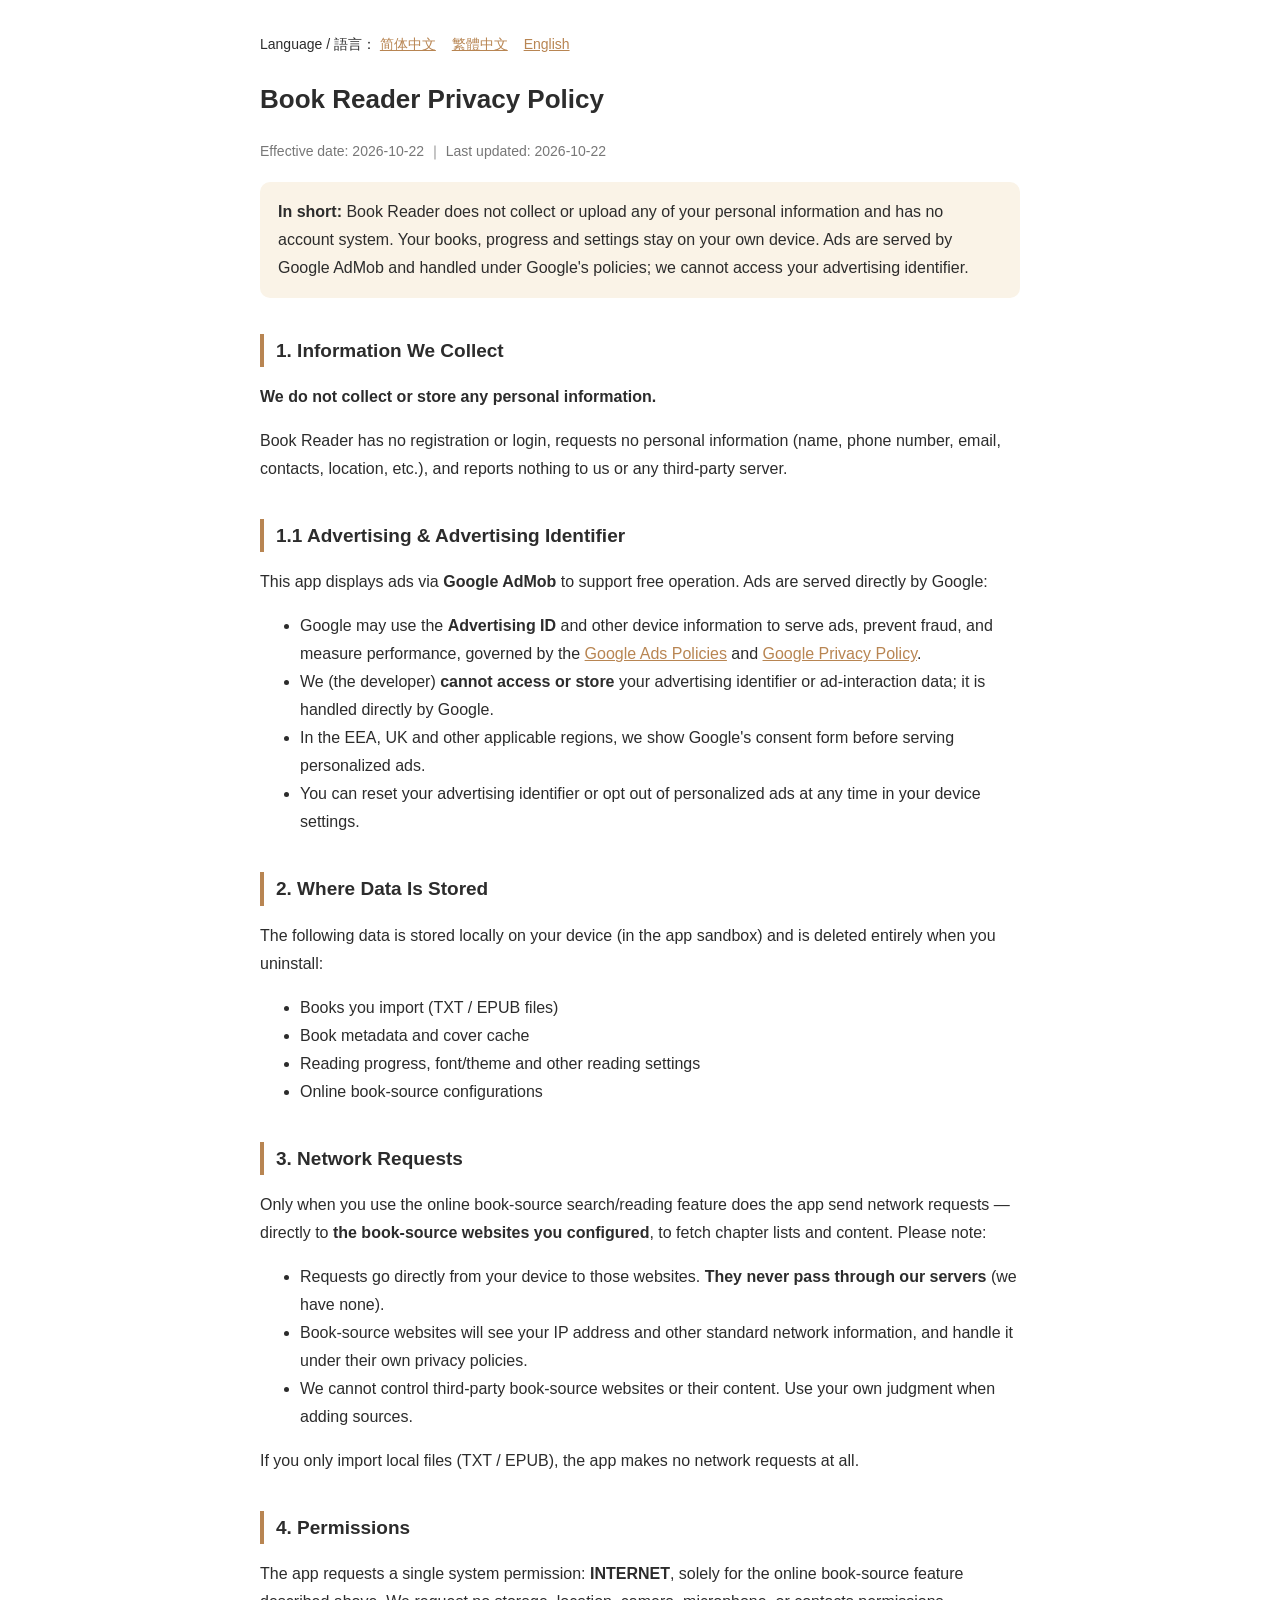
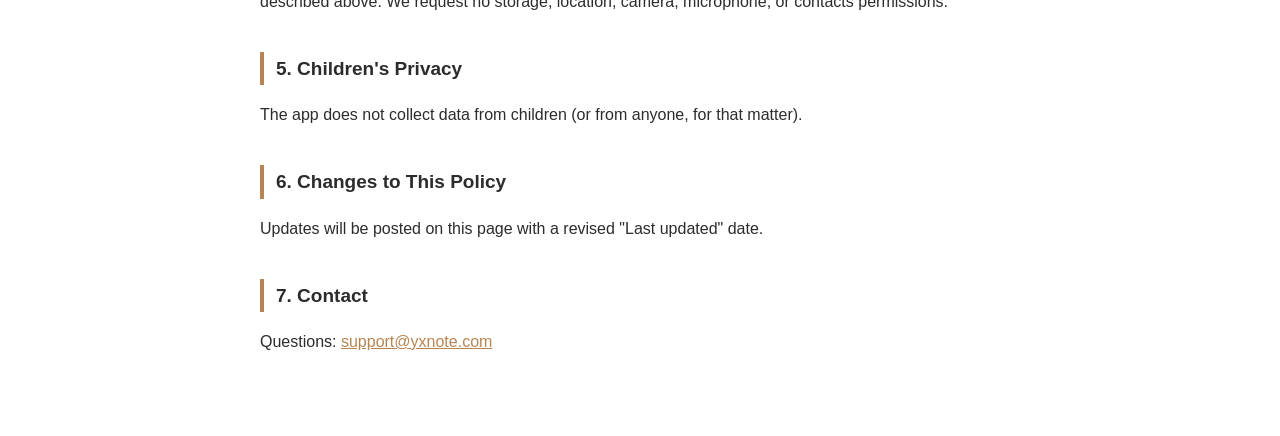
==== privacy-policy-en.html @ 9dddb1a5 "privacy" ====
<!DOCTYPE html>
<html lang="en">
<head>
<meta charset="UTF-8" />
<meta name="viewport" content="width=device-width, initial-scale=1.0" />
<title>Book Reader Privacy Policy</title>
<style>
  body { max-width: 760px; margin: 0 auto; padding: 32px 20px 64px; font-family: -apple-system, "Helvetica Neue", Arial, sans-serif; color: #2c2c2c; line-height: 1.75; }
  h1 { font-size: 26px; }
  h2 { font-size: 19px; margin-top: 36px; border-left: 4px solid #b88552; padding-left: 12px; }
  .meta { color: #777; font-size: 14px; }
  .card { background: #faf3e7; border-radius: 10px; padding: 16px 18px; margin: 18px 0; }
  .lang { margin-bottom: 20px; font-size: 14px; }
  .lang a { color: #b88552; margin-right: 12px; }
  a { color: #b88552; }
</style>
</head>
<body>

<div class="lang">
  Language / 語言：
  <a href="privacy-policy-zh.html">简体中文</a>
  <a href="privacy-policy-zh-hant.html">繁體中文</a>
  <a href="privacy-policy-en.html">English</a>
</div>

<h1>Book Reader Privacy Policy</h1>
<p class="meta">Effective date: 2026-10-22 ｜ Last updated: 2026-10-22</p>

<div class="card">
  <strong>In short:</strong> Book Reader does not collect or upload any of your personal information and has no account system. Your books, progress and settings stay on your own device. Ads are served by Google AdMob and handled under Google's policies; we cannot access your advertising identifier.
</div>

<h2>1. Information We Collect</h2>
<p><strong>We do not collect or store any personal information.</strong></p>
<p>Book Reader has no registration or login, requests no personal information (name, phone number, email, contacts, location, etc.), and reports nothing to us or any third-party server.</p>

<h2>1.1 Advertising &amp; Advertising Identifier</h2>
<p>This app displays ads via <strong>Google AdMob</strong> to support free operation. Ads are served directly by Google:</p>
<ul>
  <li>Google may use the <strong>Advertising ID</strong> and other device information to serve ads, prevent fraud, and measure performance, governed by the <a href="https://policies.google.com/technologies/ads" rel="nofollow">Google Ads Policies</a> and <a href="https://policies.google.com/privacy" rel="nofollow">Google Privacy Policy</a>.</li>
  <li>We (the developer) <strong>cannot access or store</strong> your advertising identifier or ad-interaction data; it is handled directly by Google.</li>
  <li>In the EEA, UK and other applicable regions, we show Google's consent form before serving personalized ads.</li>
  <li>You can reset your advertising identifier or opt out of personalized ads at any time in your device settings.</li>
</ul>

<h2>2. Where Data Is Stored</h2>
<p>The following data is stored locally on your device (in the app sandbox) and is deleted entirely when you uninstall:</p>
<ul>
  <li>Books you import (TXT / EPUB files)</li>
  <li>Book metadata and cover cache</li>
  <li>Reading progress, font/theme and other reading settings</li>
  <li>Online book-source configurations</li>
</ul>

<h2>3. Network Requests</h2>
<p>Only when you use the online book-source search/reading feature does the app send network requests — directly to <strong>the book-source websites you configured</strong>, to fetch chapter lists and content. Please note:</p>
<ul>
  <li>Requests go directly from your device to those websites. <strong>They never pass through our servers</strong> (we have none).</li>
  <li>Book-source websites will see your IP address and other standard network information, and handle it under their own privacy policies.</li>
  <li>We cannot control third-party book-source websites or their content. Use your own judgment when adding sources.</li>
</ul>
<p>If you only import local files (TXT / EPUB), the app makes no network requests at all.</p>

<h2>4. Permissions</h2>
<p>The app requests a single system permission: <strong>INTERNET</strong>, solely for the online book-source feature described above. We request no storage, location, camera, microphone, or contacts permissions.</p>

<h2>5. Children's Privacy</h2>
<p>The app does not collect data from children (or from anyone, for that matter).</p>

<h2>6. Changes to This Policy</h2>
<p>Updates will be posted on this page with a revised "Last updated" date.</p>

<h2>7. Contact</h2>
<p>Questions: <a href="mailto:support@yxnote.com">support@yxnote.com</a></p>

</body>
</html>
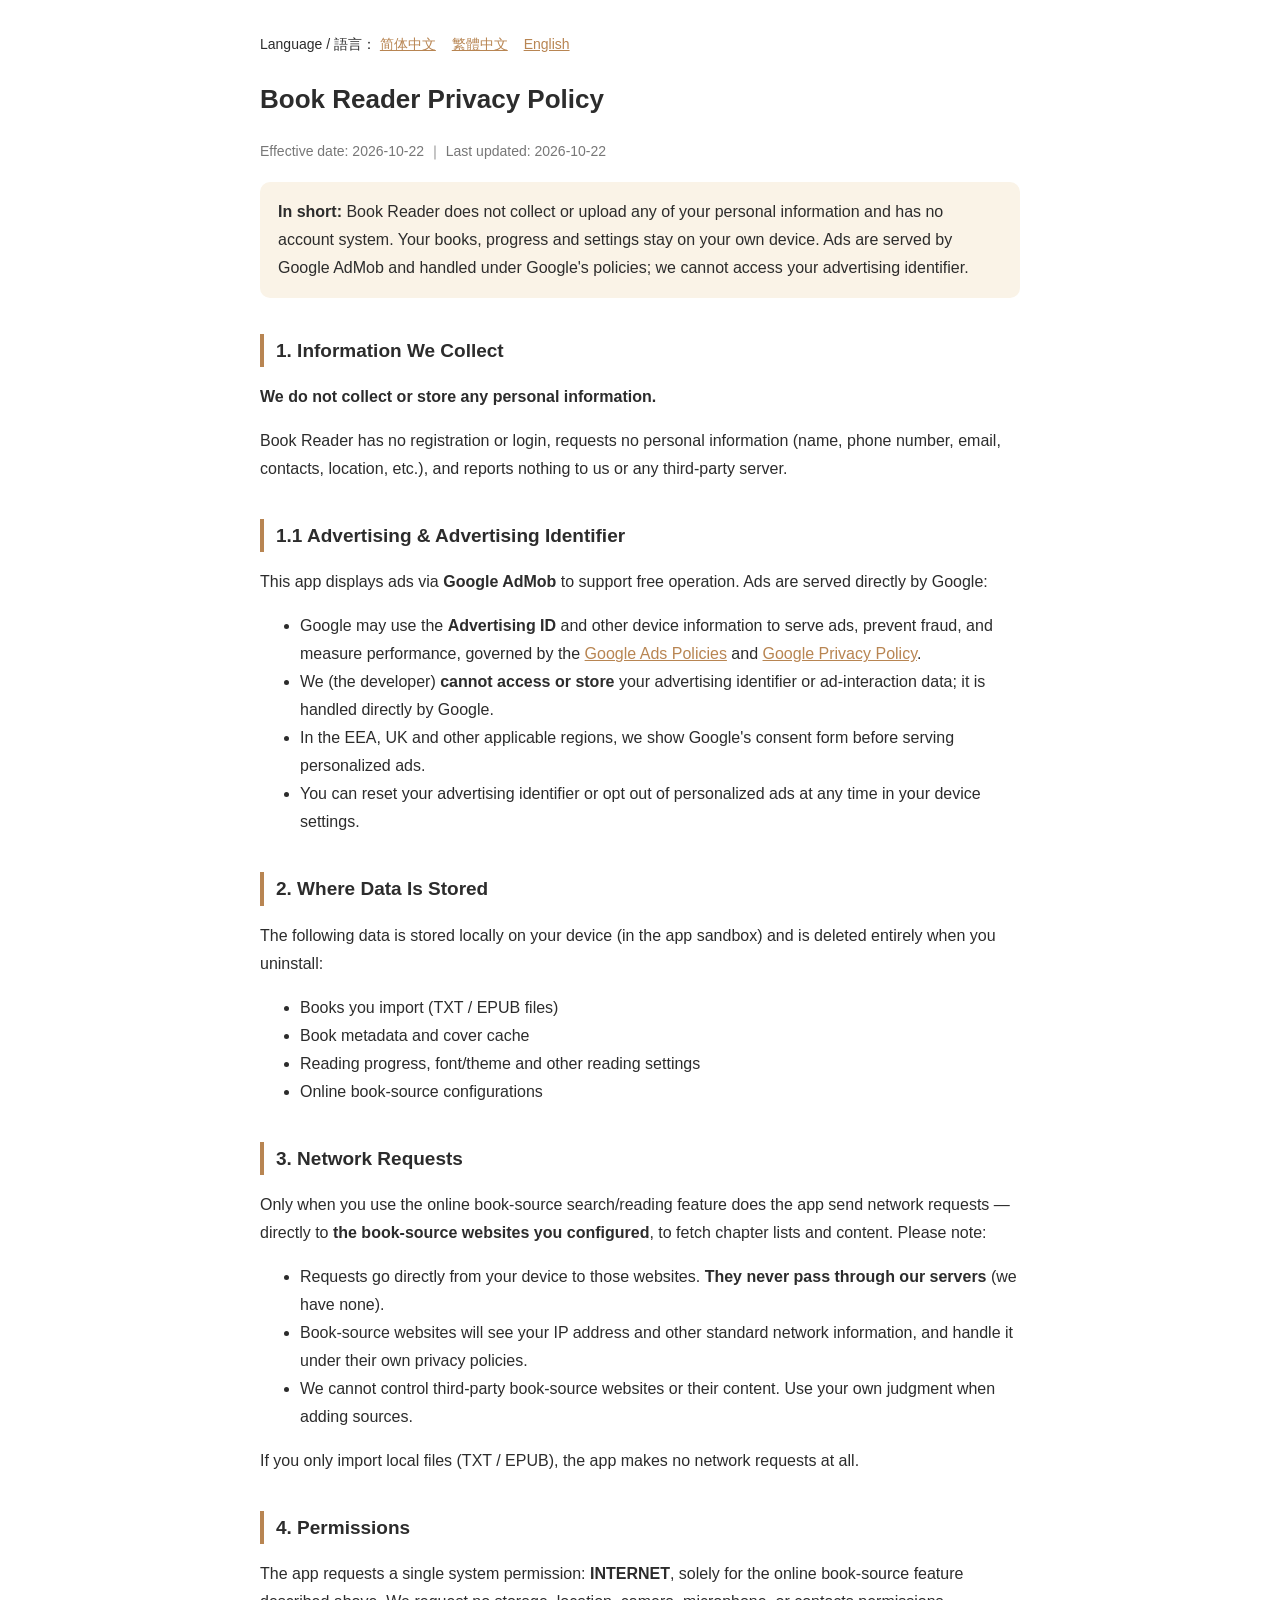
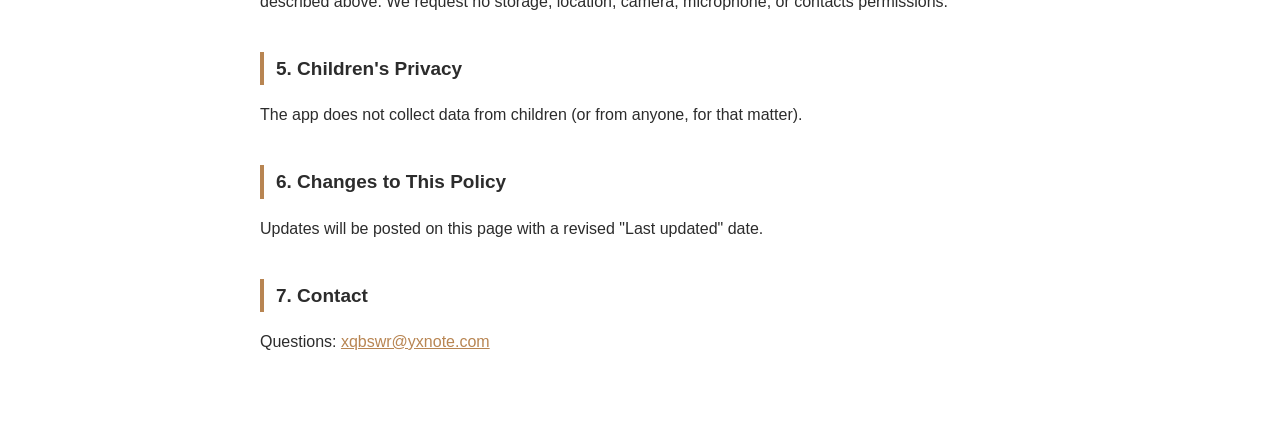
==== commit 741ea164: "Update contact email in privacy policy" ====
--- a/privacy-policy-en.html
+++ b/privacy-policy-en.html
@@ -72,7 +72,7 @@
 <p>Updates will be posted on this page with a revised "Last updated" date.</p>
 
 <h2>7. Contact</h2>
-<p>Questions: <a href="mailto:support@yxnote.com">support@yxnote.com</a></p>
+<p>Questions: <a href="mailto:xqbswr@yxnote.com">xqbswr@yxnote.com</a></p>
 
 </body>
 </html>
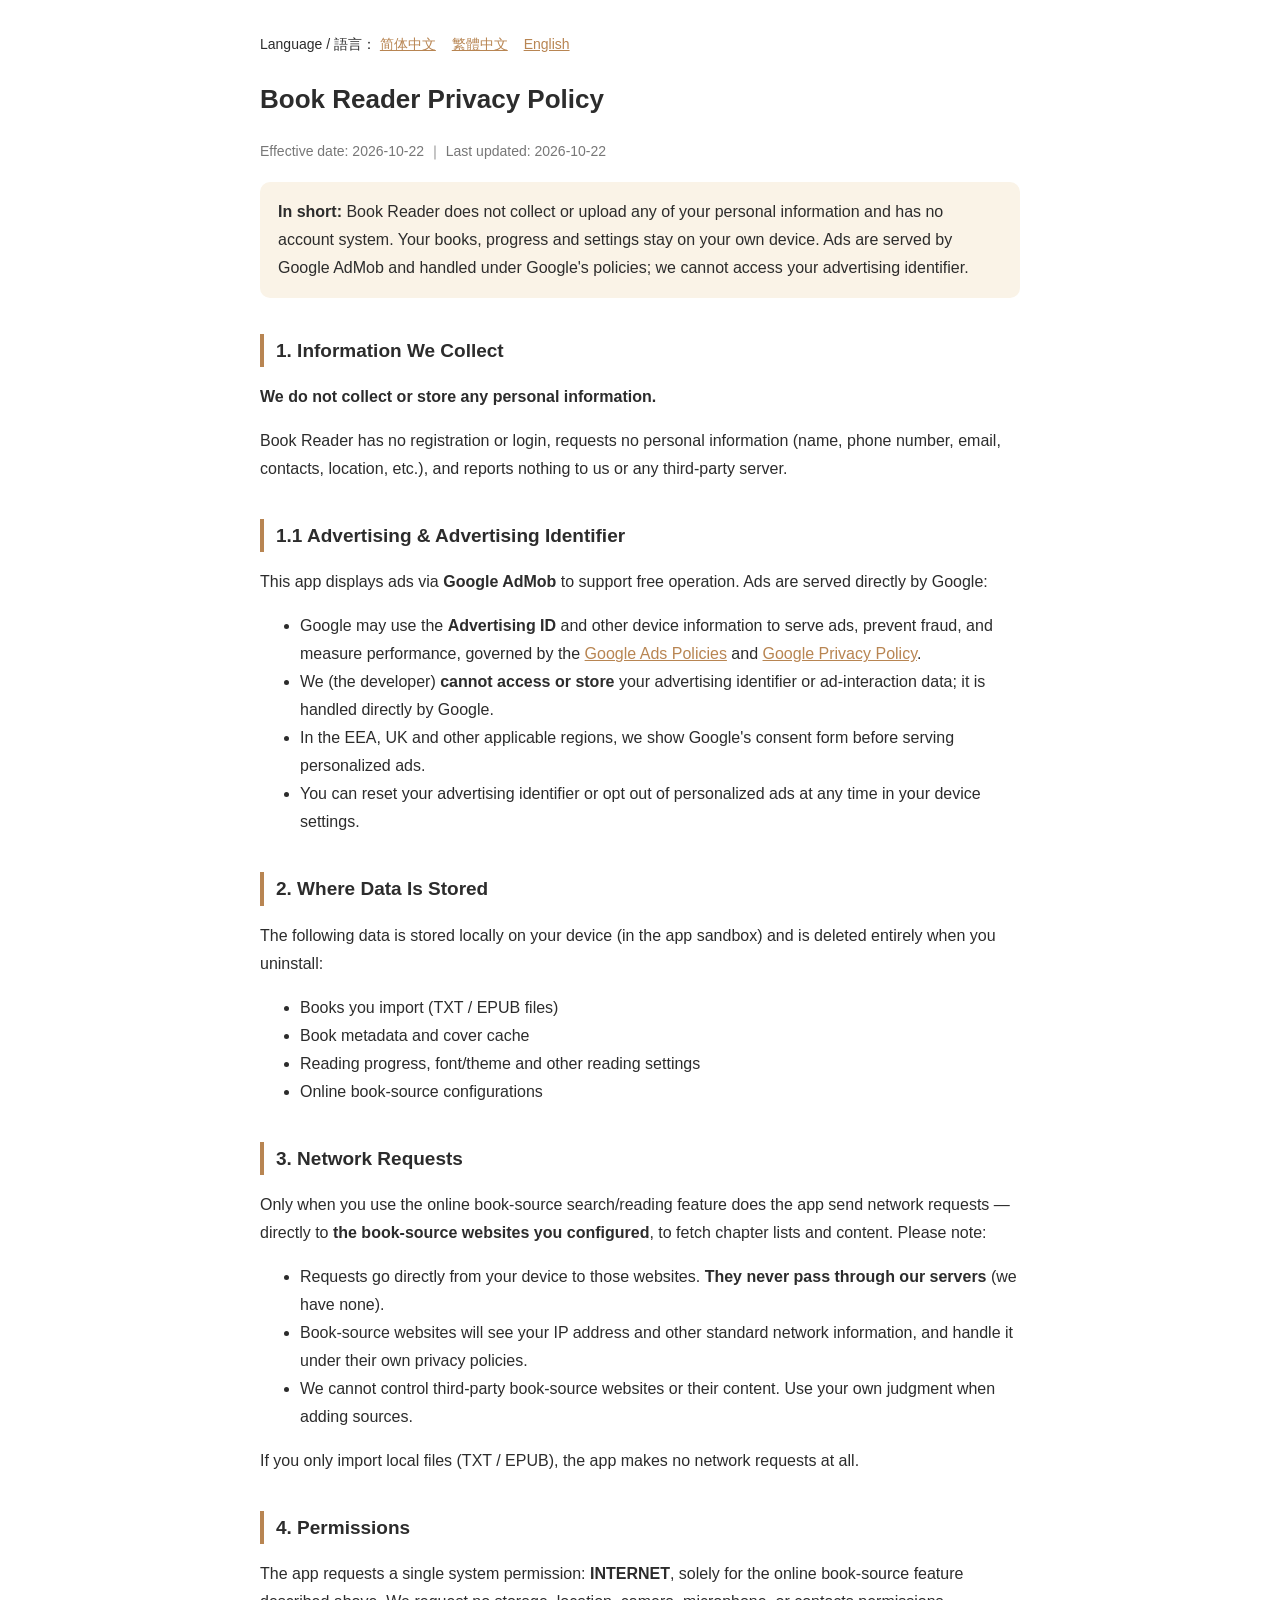
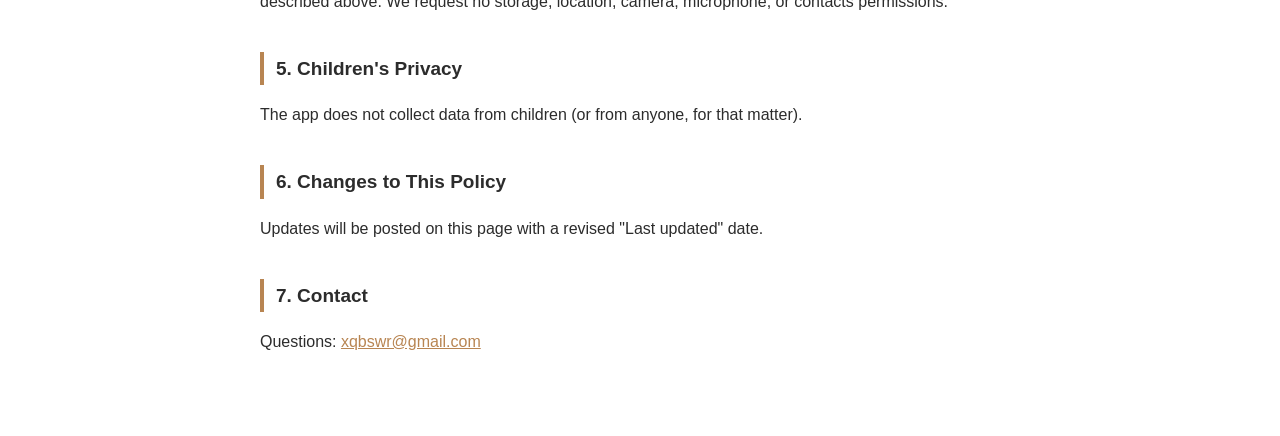
==== commit 5a65ba36: "Update contact email in privacy policy" ====
--- a/privacy-policy-en.html
+++ b/privacy-policy-en.html
@@ -72,7 +72,7 @@
 <p>Updates will be posted on this page with a revised "Last updated" date.</p>
 
 <h2>7. Contact</h2>
-<p>Questions: <a href="mailto:xqbswr@yxnote.com">xqbswr@yxnote.com</a></p>
+<p>Questions: <a href="mailto:xqbswr@gmail.com">xqbswr@gmail.com</a></p>
 
 </body>
 </html>
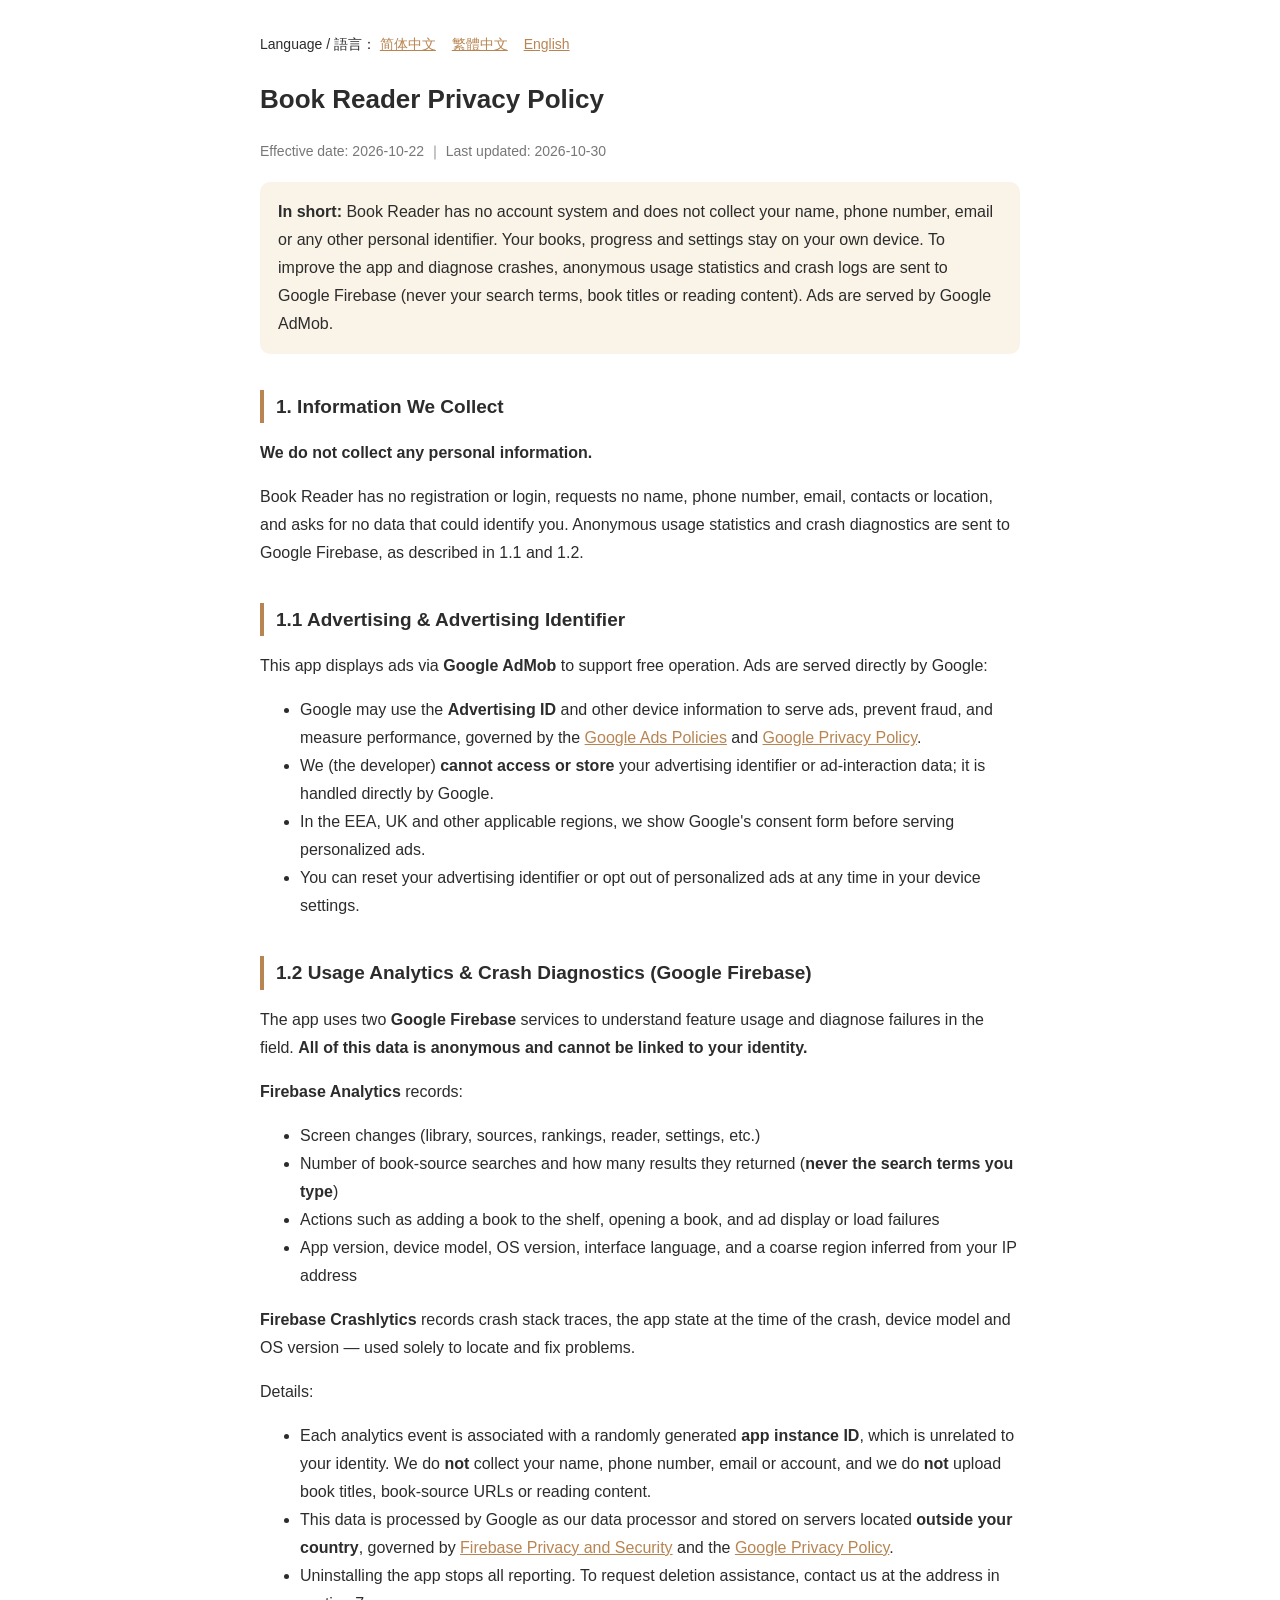
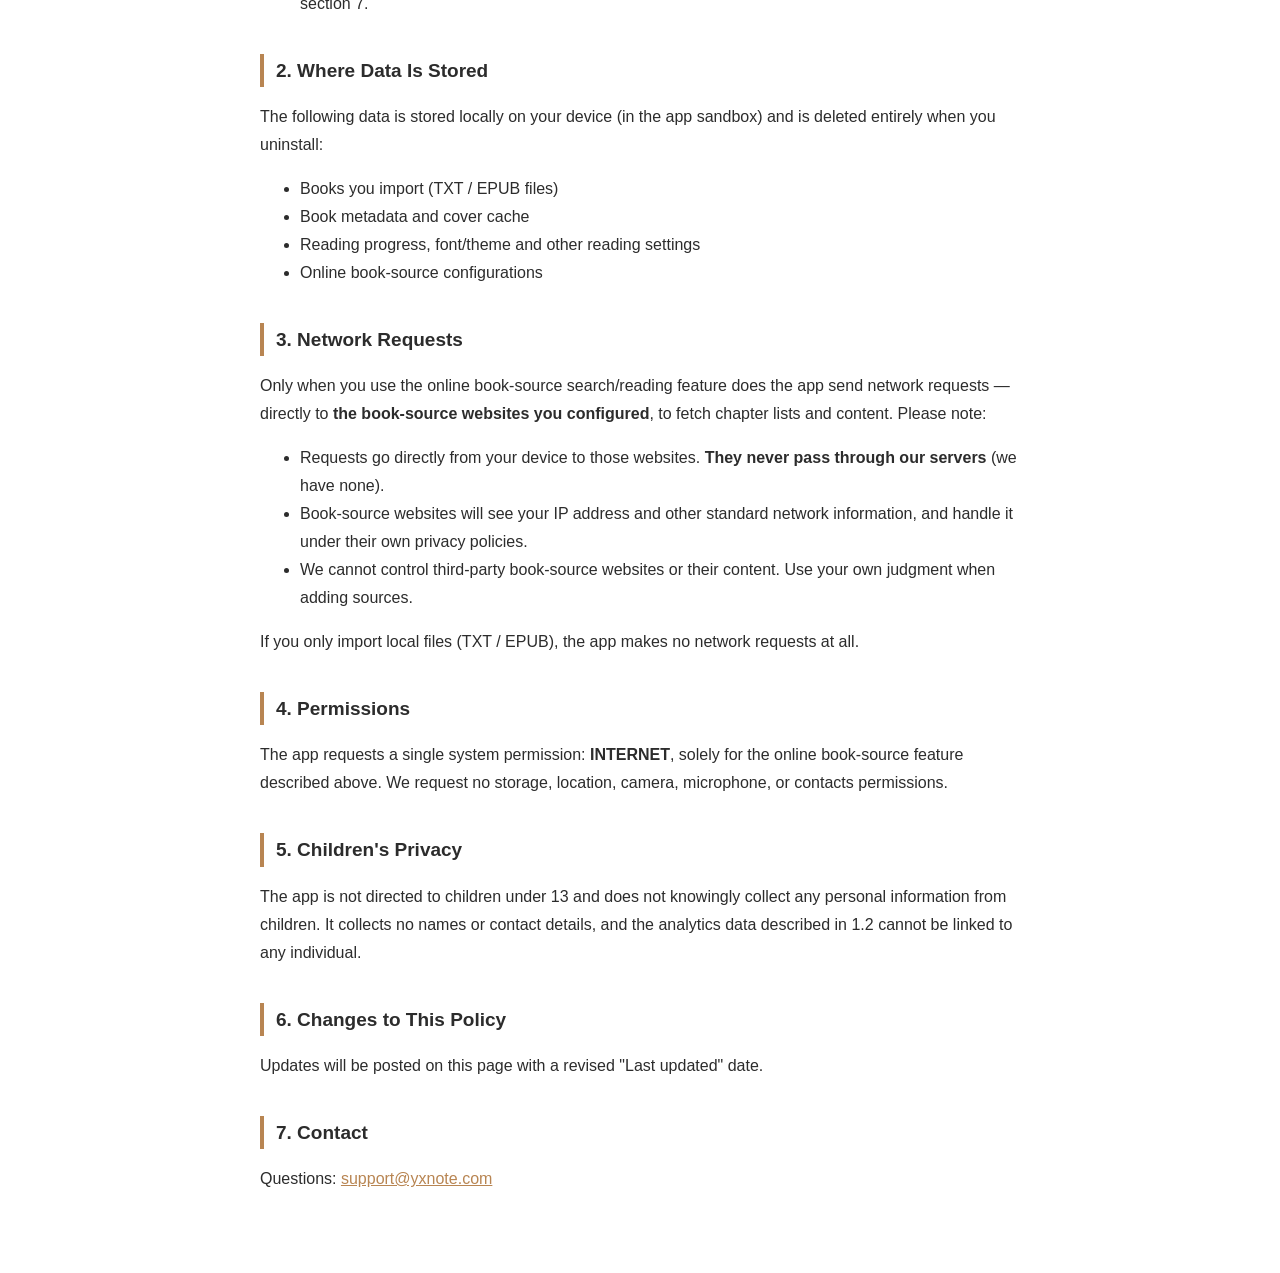
==== commit c719f74f: "Add files via upload" ====
--- a/privacy-policy-en.html
+++ b/privacy-policy-en.html
@@ -25,15 +25,15 @@
 </div>
 
 <h1>Book Reader Privacy Policy</h1>
-<p class="meta">Effective date: 2026-10-22 ｜ Last updated: 2026-10-22</p>
+<p class="meta">Effective date: 2026-10-22 ｜ Last updated: 2026-10-30</p>
 
 <div class="card">
-  <strong>In short:</strong> Book Reader does not collect or upload any of your personal information and has no account system. Your books, progress and settings stay on your own device. Ads are served by Google AdMob and handled under Google's policies; we cannot access your advertising identifier.
+  <strong>In short:</strong> Book Reader has no account system and does not collect your name, phone number, email or any other personal identifier. Your books, progress and settings stay on your own device. To improve the app and diagnose crashes, anonymous usage statistics and crash logs are sent to Google Firebase (never your search terms, book titles or reading content). Ads are served by Google AdMob.
 </div>
 
 <h2>1. Information We Collect</h2>
-<p><strong>We do not collect or store any personal information.</strong></p>
-<p>Book Reader has no registration or login, requests no personal information (name, phone number, email, contacts, location, etc.), and reports nothing to us or any third-party server.</p>
+<p><strong>We do not collect any personal information.</strong></p>
+<p>Book Reader has no registration or login, requests no name, phone number, email, contacts or location, and asks for no data that could identify you. Anonymous usage statistics and crash diagnostics are sent to Google Firebase, as described in 1.1 and 1.2.</p>
 
 <h2>1.1 Advertising &amp; Advertising Identifier</h2>
 <p>This app displays ads via <strong>Google AdMob</strong> to support free operation. Ads are served directly by Google:</p>
@@ -42,6 +42,23 @@
   <li>We (the developer) <strong>cannot access or store</strong> your advertising identifier or ad-interaction data; it is handled directly by Google.</li>
   <li>In the EEA, UK and other applicable regions, we show Google's consent form before serving personalized ads.</li>
   <li>You can reset your advertising identifier or opt out of personalized ads at any time in your device settings.</li>
+</ul>
+
+<h2>1.2 Usage Analytics &amp; Crash Diagnostics (Google Firebase)</h2>
+<p>The app uses two <strong>Google Firebase</strong> services to understand feature usage and diagnose failures in the field. <strong>All of this data is anonymous and cannot be linked to your identity.</strong></p>
+<p><strong>Firebase Analytics</strong> records:</p>
+<ul>
+  <li>Screen changes (library, sources, rankings, reader, settings, etc.)</li>
+  <li>Number of book-source searches and how many results they returned (<strong>never the search terms you type</strong>)</li>
+  <li>Actions such as adding a book to the shelf, opening a book, and ad display or load failures</li>
+  <li>App version, device model, OS version, interface language, and a coarse region inferred from your IP address</li>
+</ul>
+<p><strong>Firebase Crashlytics</strong> records crash stack traces, the app state at the time of the crash, device model and OS version — used solely to locate and fix problems.</p>
+<p>Details:</p>
+<ul>
+  <li>Each analytics event is associated with a randomly generated <strong>app instance ID</strong>, which is unrelated to your identity. We do <strong>not</strong> collect your name, phone number, email or account, and we do <strong>not</strong> upload book titles, book-source URLs or reading content.</li>
+  <li>This data is processed by Google as our data processor and stored on servers located <strong>outside your country</strong>, governed by <a href="https://firebase.google.com/support/privacy" rel="nofollow">Firebase Privacy and Security</a> and the <a href="https://policies.google.com/privacy" rel="nofollow">Google Privacy Policy</a>.</li>
+  <li>Uninstalling the app stops all reporting. To request deletion assistance, contact us at the address in section 7.</li>
 </ul>
 
 <h2>2. Where Data Is Stored</h2>
@@ -66,13 +83,13 @@
 <p>The app requests a single system permission: <strong>INTERNET</strong>, solely for the online book-source feature described above. We request no storage, location, camera, microphone, or contacts permissions.</p>
 
 <h2>5. Children's Privacy</h2>
-<p>The app does not collect data from children (or from anyone, for that matter).</p>
+<p>The app is not directed to children under 13 and does not knowingly collect any personal information from children. It collects no names or contact details, and the analytics data described in 1.2 cannot be linked to any individual.</p>
 
 <h2>6. Changes to This Policy</h2>
 <p>Updates will be posted on this page with a revised "Last updated" date.</p>
 
 <h2>7. Contact</h2>
-<p>Questions: <a href="mailto:xqbswr@gmail.com">xqbswr@gmail.com</a></p>
+<p>Questions: <a href="mailto:support@yxnote.com">support@yxnote.com</a></p>
 
 </body>
 </html>
